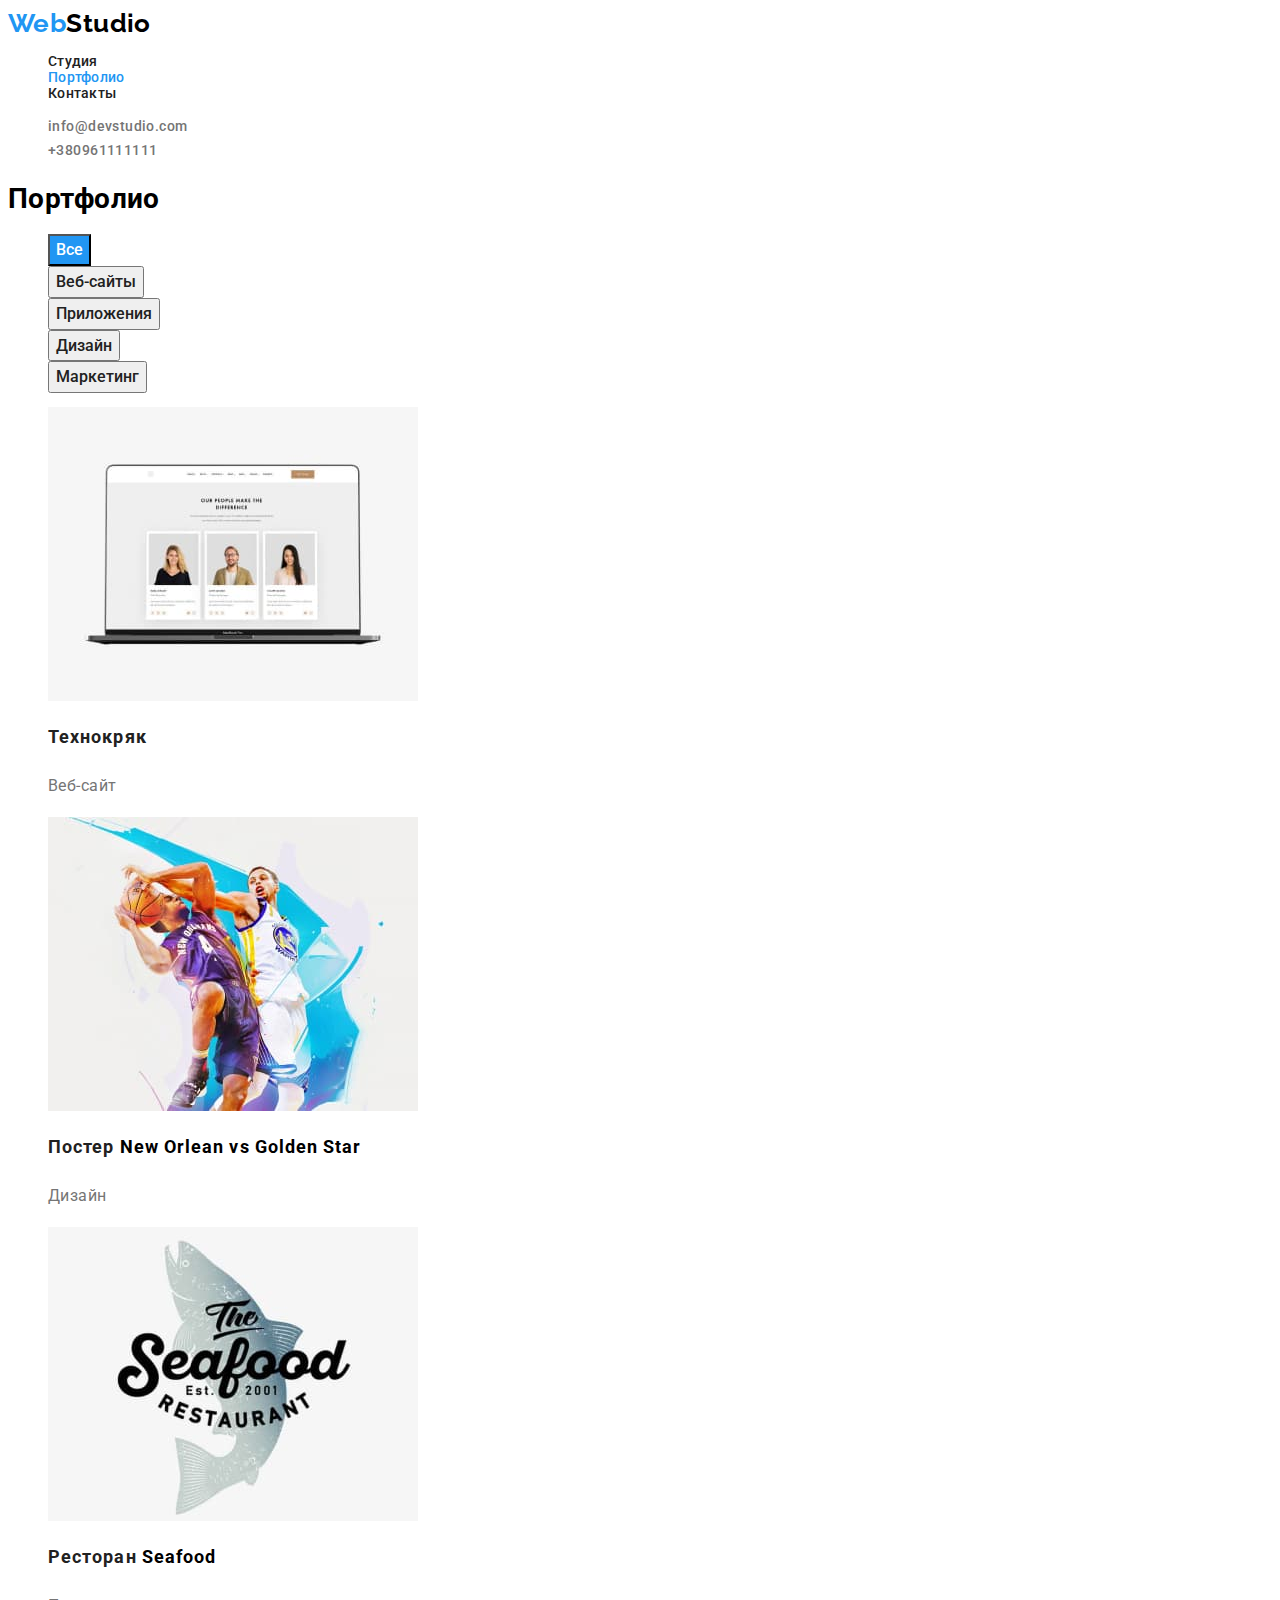
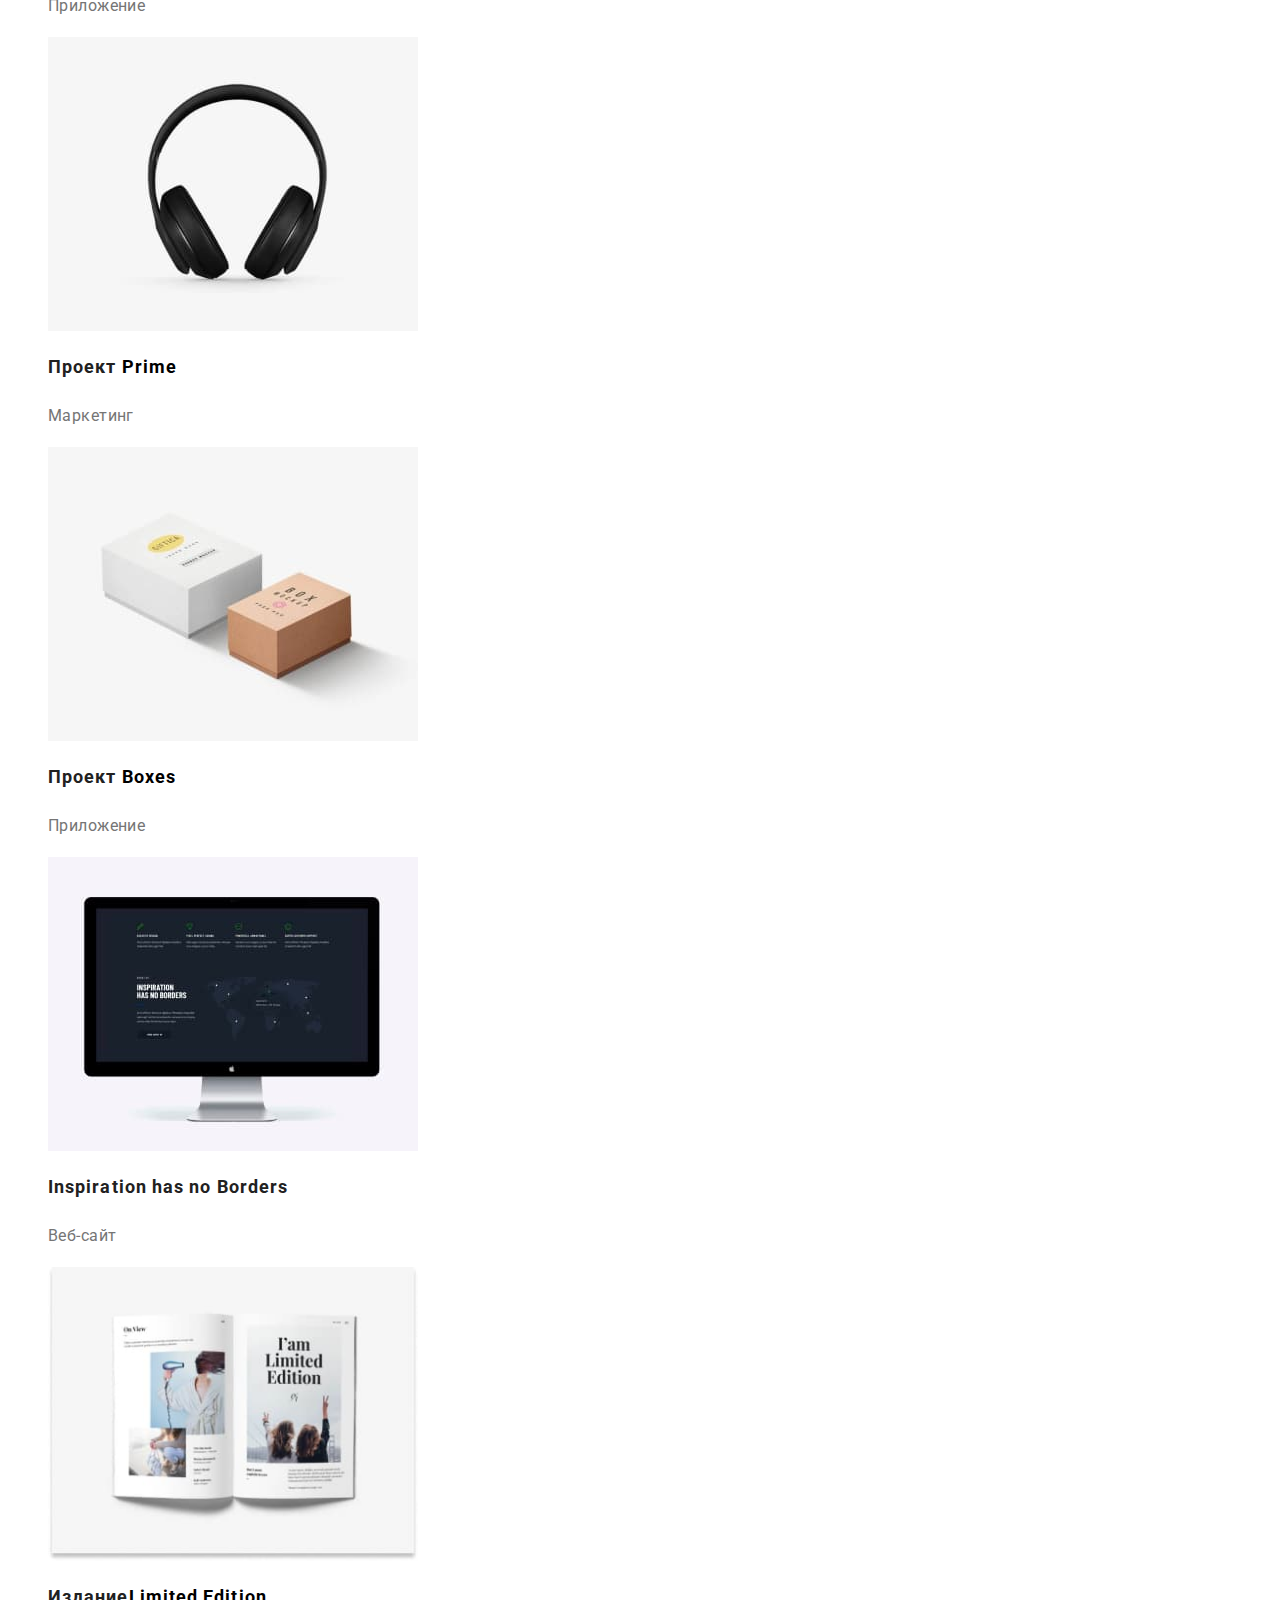
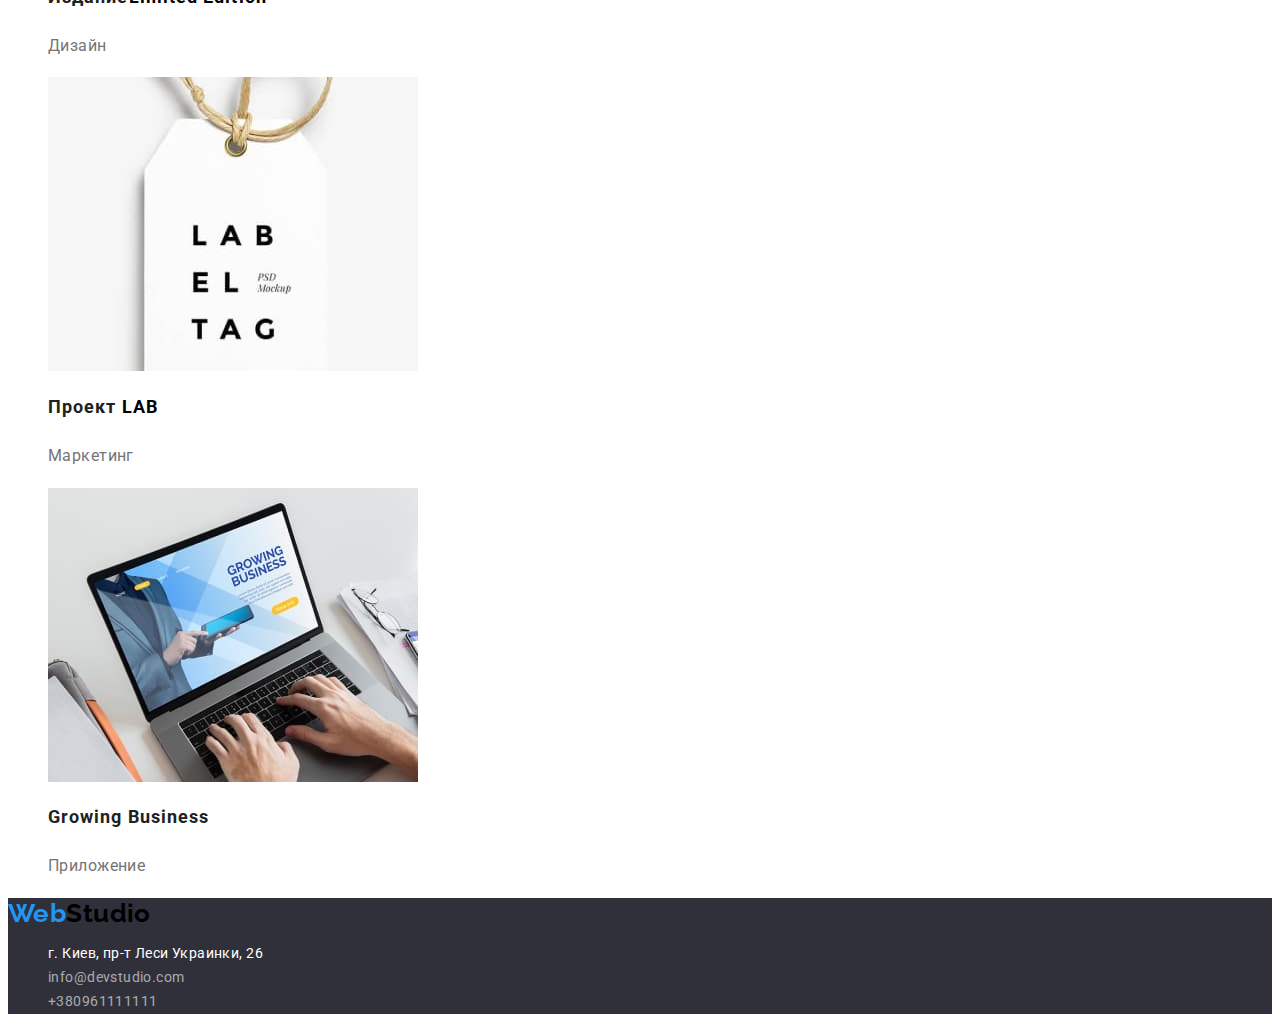
==== portfolio.html @ ff1b0362 "Initial commit" ====
<!DOCTYPE html>
<html lang="ru">
  <head>
    <meta charset="UTF-8" />
    <meta http-equiv="X-UA-Compatible" content="IE=edge" />
    <meta name="viewport" content="width=device-width, initial-scale=1.0" />
    <title>ДЗ2</title>
    <link rel="preconnect" href="https://fonts.googleapis.com" />
    <link rel="preconnect" href="https://fonts.gstatic.com" crossorigin />
    <link
      href="https://fonts.googleapis.com/css2?family=Raleway:wght@700&family=Roboto:wght@400;500;700;900&display=swap"
      rel="stylesheet"
    />
    <link rel="stylesheet" href="./css/styles.css" />
  </head>
  <body>
    <!-- HEADER -->
    <header class="header">
      <nav class="main-nav">
        <a href="./index.html" lang="en" class="logotype link"> Web<span>Studio</span> </a>
        <ul class="menu list">
          <li class="menu-item">
            <a class="menu-link link" href="./index.html">Студия</a>
          </li>
          <li class="menu-item">
            <a class="menu-link link current" href="./portfolio.html">Портфолио</a>
          </li>
          <li class="menu-item">
            <a class="menu-link link" href="">Контакты</a>
          </li>
        </ul>
      </nav>
      <ul class="contacts-list">
        <li class="contacts-item list">
          <a class="contacts-link link" href="mailto:info@devstudio.com">info@devstudio.com</a>
        </li>
        <li class="contacts-item list">
          <a class="contacts-link link" href="tel:+380961111111">+380961111111</a>
        </li>
      </ul>
    </header>

    <!-- MAIN -->
    <main>
      <section class="radio-btn">
        <h1 class="btn-title">Портфолио</h1>
        <ul class="btn-list list">
          <li class="btn-item">
            <button type="button" class="page-btn current">Все</button>
          </li>
          <li class="btn-item">
            <button type="button" class="page-btn">Веб-сайты</button>
          </li>
          <li class="btn-item">
            <button type="button" class="page-btn">Приложения</button>
          </li>
          <li class="btn-item">
            <button type="button" class="page-btn">Дизайн</button>
          </li>
          <li class="btn-item">
            <button type="button" class="page-btn">Маркетинг</button>
          </li>
        </ul>

        <!-- ABOUT  -->

        <ul class="about-portfolio-list">
          <li class="about-portfolio-item list">
            <img src="./images/Portfolio/1.jpg" alt="Веб-сайт" weight="370" height="294" />
            <h2 class="portfolio-title">Технокряк</h2>
            <p class="portfolio-text">Веб-сайт</p>
          </li>

          <li class="about-portfolio-item list">
            <img src="./images/Portfolio/2.jpg" alt="Дизайн" width="370" height="294" />
            <h2 class="portfolio-title">Постер <span lang="en">New Orlean vs Golden Star</span></h2>
            <p class="portfolio-text">Дизайн</p>
          </li>

          <li class="about-portfolio-item list">
            <img src="./images/Portfolio/3.jpg" alt="Приложение" width="370" height="294" />
            <h2 class="portfolio-title">Ресторан <span lang="en">Seafood</span></h2>
            <p class="portfolio-text">Приложение</p>
          </li>

          <li class="about-portfolio-item list">
            <img src="./images/Portfolio/4.jpg" alt="Маркетинг" width="370" height="294" />
            <h2 class="portfolio-title">Проект <span lang="en">Prime</span></h2>
            <p class="portfolio-text">Маркетинг</p>
          </li>

          <li class="about-portfolio-item list">
            <img src="./images/Portfolio/5.jpg" alt="Приложение" width="370" height="294" />
            <h2 class="portfolio-title">Проект <span lang="en">Boxes</span></h2>
            <p class="portfolio-text">Приложение</p>
          </li>

          <li class="about-portfolio-item list">
            <img src="./images/Portfolio/6.jpg" alt="Веб-сайт" width="370" height="294" />
            <h2 lang="en" class="portfolio-title">Inspiration has no Borders</h2>
            <p class="portfolio-text">Веб-сайт</p>
          </li>

          <li class="about-portfolio-item list">
            <img src="./images/Portfolio/7.jpg" alt="Дизайн" width="370" height="294" />
            <h2 class="portfolio-title">Издание<span lang="en">Limited Edition</span></h2>
            <p class="portfolio-text">Дизайн</p>
          </li>

          <li class="about-portfolio-item list">
            <img src="./images/Portfolio/8.jpg" alt="Маркетинг" width="370" height="294" />
            <h2 class="portfolio-title">Проект <span lang="en">LAB</span></h2>
            <p class="portfolio-text">Маркетинг</p>
          </li>

          <li class="about-portfolio-item list">
            <img src="./images/Portfolio/9.jpg" alt="Приложение" width="370" height="294" />
            <h2 lang="en" class="portfolio-title">Growing Business</h2>
            <p class="portfolio-text">Приложение</p>
          </li>
        </ul>
      </section>
    </main>

    <!-- footer -->
    <footer class="footer">
      <a class="footer-logo link" href="./index.html" lang="en">Web<span>Studio</span></a>
      <address class="address">
        <ul class="footer-list">
          <li class="footer-item list">
            <a
              class="footer-link-map link"
              href="https://goo.gl/maps/3SvgbaE1MrVSddgA9"
              target="_blank"
              >г. Киев, пр-т Леси Украинки, 26</a
            >
          </li>
          <li class="footer-item list">
            <a class="footer-link link" href="mailto:info@devstudio.com">info@devstudio.com</a>
          </li>
          <li class="footer-item list">
            <a class="footer-link link" href="tel:+380961111111">+380961111111</a>
          </li>
        </ul>
      </address>
    </footer>
  </body>
</html>
---- css/styles.css ----
:root {
    --primary-page-font: 'Roboto',sans-serif;
    --secondary-page-font: 'Raleway',sans-serif;
    --primary-page-color: #212121;
    --secondary-page-color:#757575;
    --accent-page-color: #2196F3;
    --secondary-accent-page-color:#fff;
}

/* ================COMPONENTS================ */
body {
    font-family: var(--primary-page-font);
    font-size: 14px;
    letter-spacing: 0.03em;
    background-color: var(--secondary-accent-page-color);
}

.list {
    list-style: none;
}

.link {
    text-decoration: none;
}
/* ================HEADER================ */

.menu-link.link.current {
        color:var(--accent-page-color)
}


.logotype {
    font-family: var(--secondary-page-font);
    font-weight: 700;
    font-size: 26px;
    line-height: 1.20;
    color: var(--accent-page-color)
}
span {
    color:#000

}
.menu-link {
        font-weight: 500;
        line-height: 1.15;
        letter-spacing: 0.02em;
    
        color: var(--primary-page-color);
}
.menu-link:hover,
.menu-link:focus {
    color: var(--accent-page-color)
}

.contacts-link {
        font-weight: 500;
        line-height: 1.71;
        color: var(--secondary-page-color);
}
.contacts-link:hover,
.contacts-link:focus {
    color: var(--accent-page-color);
    cursor: pointer;
}
/* ================/HEADER================ */
/* ================HERO================ */

.hero {
        background-color: #2F303A;
}
.hero-title {
        font-weight: 900;
        font-size: 44px;
        line-height: 1.36;
        text-align: center;
        letter-spacing: 0.06em;
        text-transform: uppercase;
        color: var(--secondary-accent-page-color);
}
.model-btn {
        font-family: inherit;
        background: #2196F3;
        font-weight: 700;
        font-size: 16px;
        line-height: 1.88;
        display: flex;
        align-items: center;
        text-align: center;
        letter-spacing: 0.06em;
        cursor: pointer;
        color: var(--secondary-accent-page-color);
}
.model-btn:hover,
.contacts-link:focus {
    background: #188CE8;
    box-shadow: 0px 4px 4px rgba(0, 0, 0, 0.15);
    border-radius: 4px;
}
/* ================/HERO================ */
/* ================ADVANTEGES================ */
.advantages-title {
        font-size: 14px;
        line-height: 1.14;
        text-transform: uppercase;
        color: var(--primary-page-color);
}
.advantages-text {

        line-height: 1.71;
        color: var(--secondary-page-color);
}
/* ================/ADVANTEGES================ */
/* ================ABOUT================ */
.section-title {
        font-size: 36px;
        line-height: 1.17;
        text-align: center;
        color: var(--primary-page-color);
}
/* ================/ABOUT================ */
/* ================EMPLOYEES================ */

.employees-secondary-title {

        font-weight: 500;
        font-size: 16px;
        line-height: 1.18;
        text-align: center;
        color: var(--primary-page-color);
}
.employees-text {

        font-size: 16px;
        line-height: 1.18;
        text-align: center;
        color: var(--secondary-page-color);
}
/* ================/EMPLOYEES================ */


/* =======MAIN PAGE PORTFOLIO ======== */

.page-btn {
        font-family: inherit;
        font-family: var(--primary-page-font);
        font-weight: 500;
        font-size: 16px;
        line-height: 1.62;
        text-align: center;
    
        color: var(--primary-page-color);
}
.page-btn.current {
        background-color: var(--accent-page-color);
        color: var(--secondary-accent-page-color);
}
.page-btn:hover,
.page-btn:focus {
        color: var(--secondary-accent-page-color);
        background: #2196F3;
    
        box-shadow: 0px 3px 1px rgba(0, 0, 0, 0.1), 0px 1px 2px rgba(0, 0, 0, 0.08), 0px 2px 2px rgba(0, 0, 0, 0.12);
        border-radius: 4px;
        cursor: pointer;

}
.portfolio-title {

        font-size: 18px;
        line-height: 2;
        letter-spacing: 0.06em;
    
        color: var(--primary-page-color);
}

.portfolio-text {

        font-size: 16px;
        line-height: 1.88;
    
        color: var(--secondary-page-color);
}
/* =======/MAIN PAGE PORTFOLIO ======== */

/* ================/FOOTER================ */
.footer {
        background-color: #2F303A;
}
.address {
        font-style: normal;
}
.footer-logo {
        font-family: var(--secondary-page-font);
        font-weight: 700;
        font-size: 26px;
        line-height: 1.19;
        color:var(--accent-page-color);
}

.footer-link-map {
        font-weight: 400;
        line-height: 1.71;
    
        color: var(--secondary-accent-page-color);
}


.footer-link:focus,
.footer-link:hover {
        color:var(--accent-page-color);
}


.footer-link {

        font-weight: 400;
        line-height: 1.71;
    
        color: rgba(255, 255, 255, 0.6);
}
/* ================/FOOTER================ */
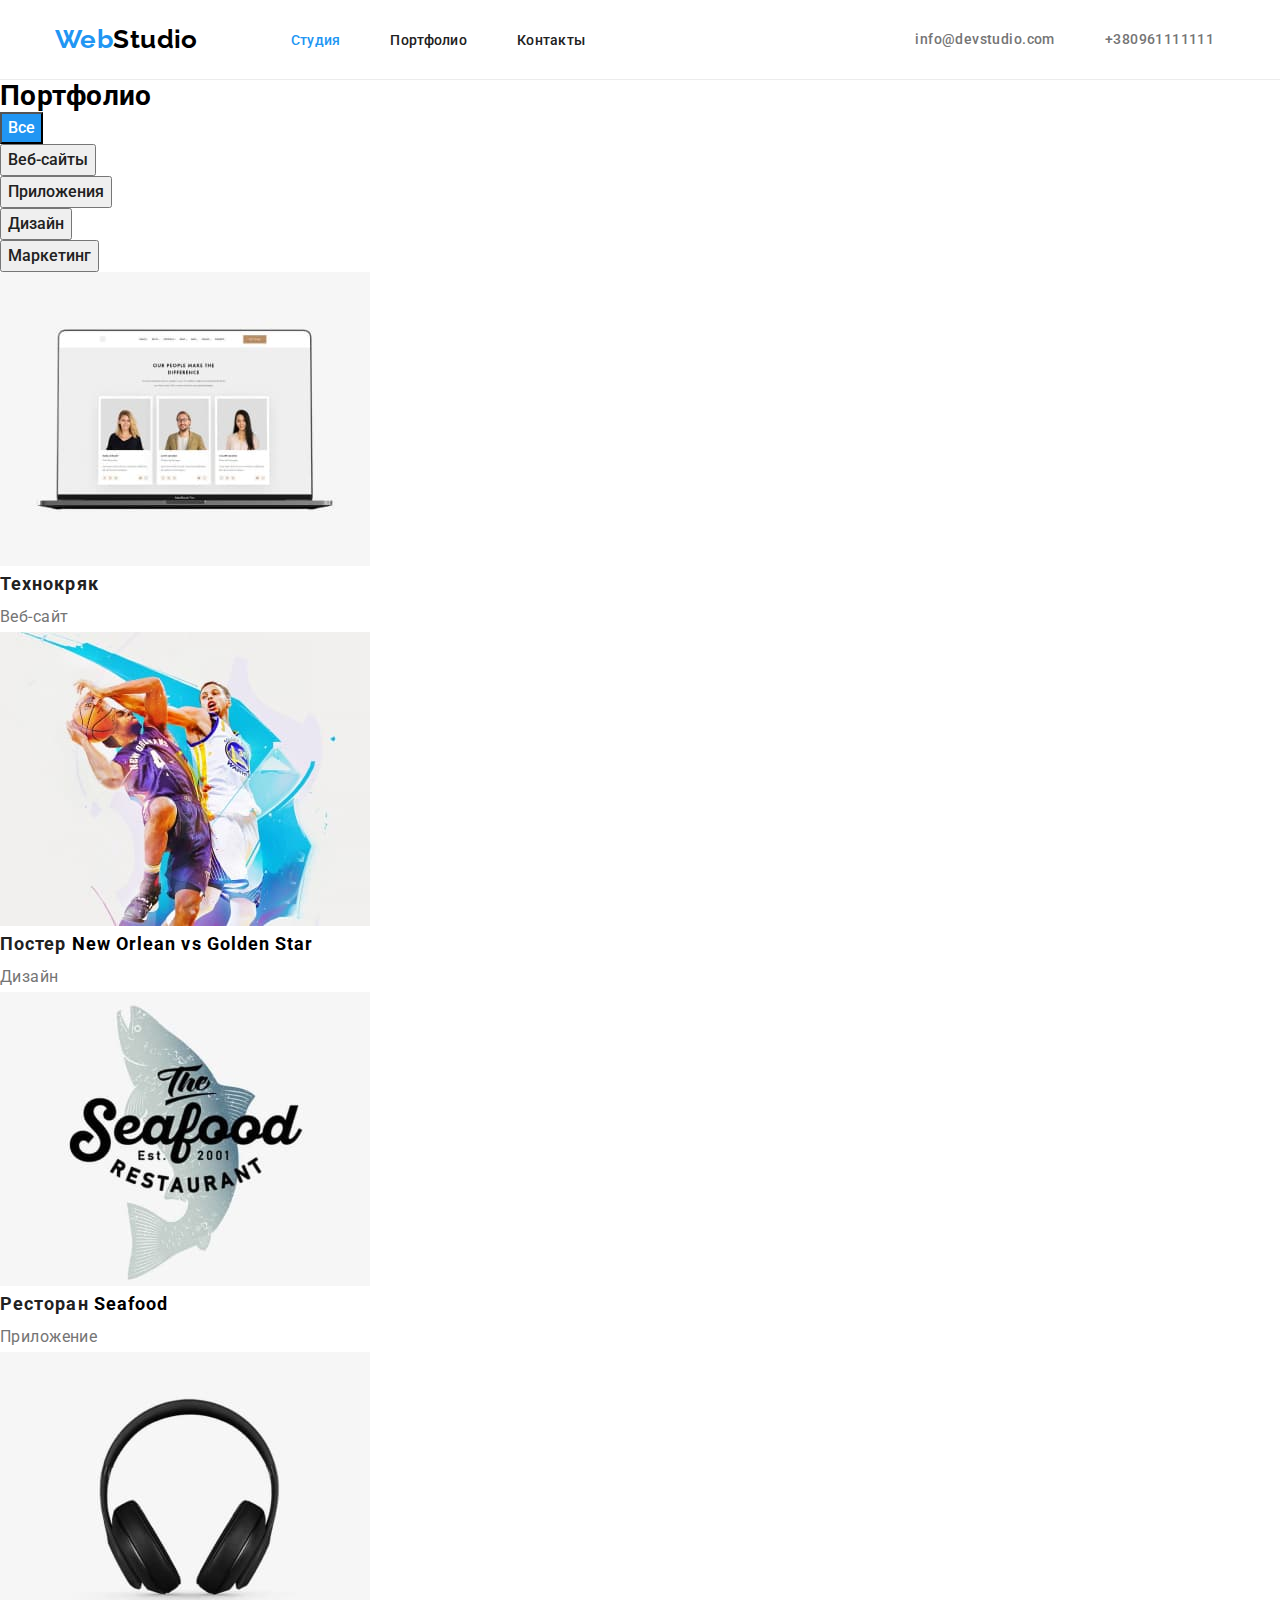
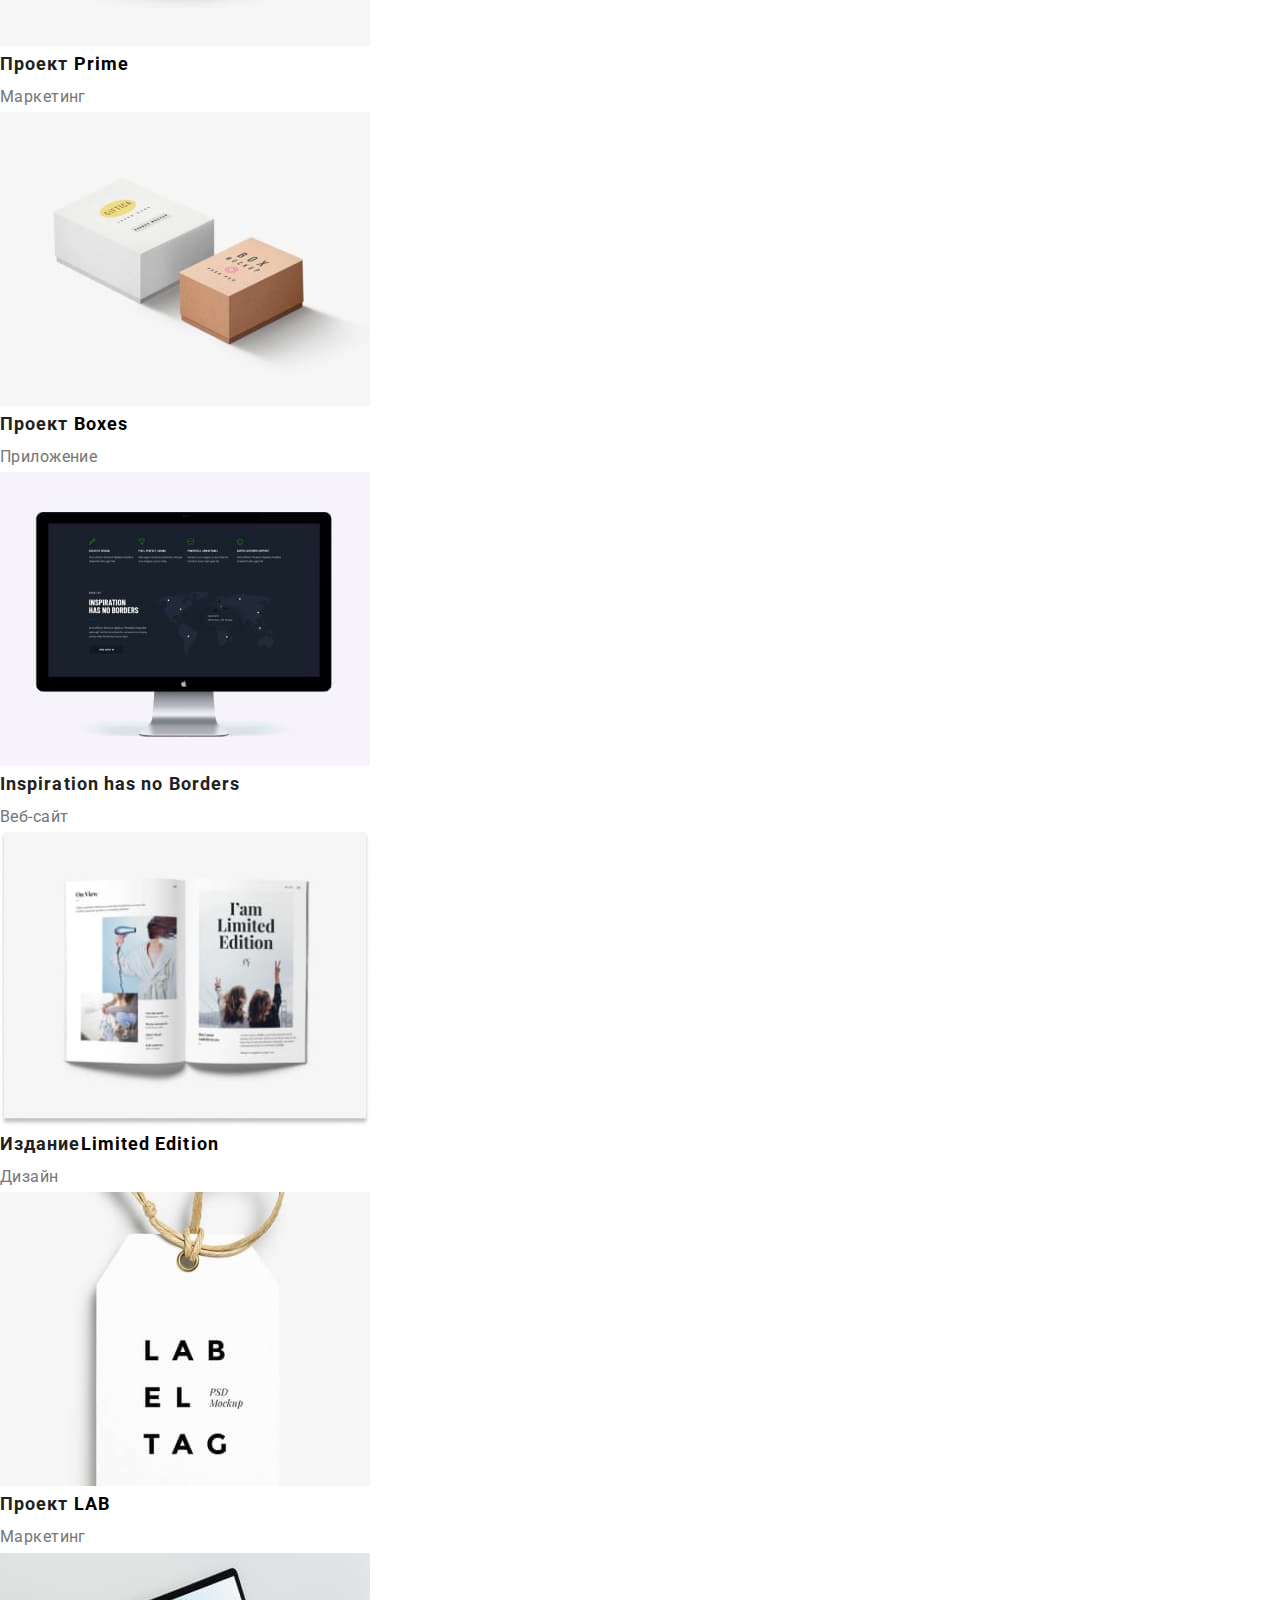
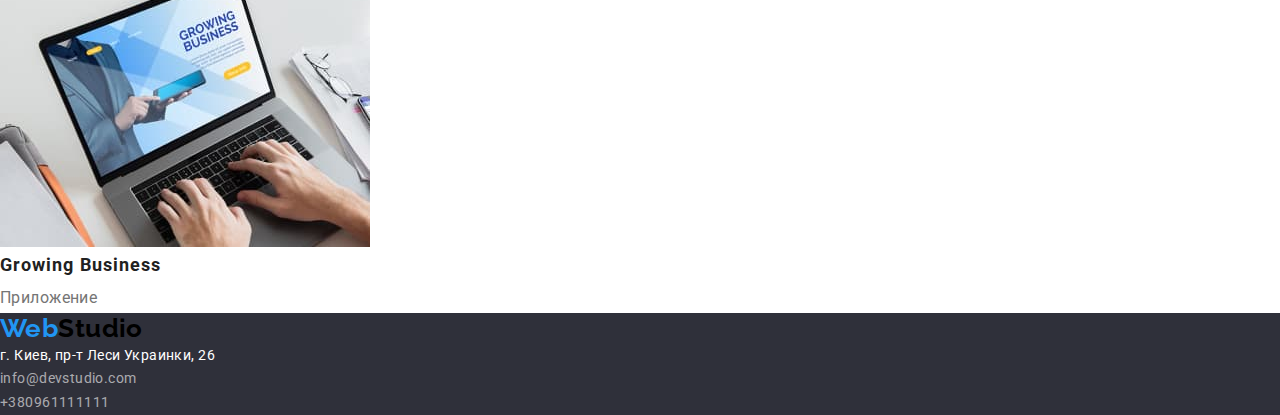
==== commit f681ed53: "add style" ====
--- a/portfolio.html
+++ b/portfolio.html
@@ -11,33 +11,39 @@
       href="https://fonts.googleapis.com/css2?family=Raleway:wght@700&family=Roboto:wght@400;500;700;900&display=swap"
       rel="stylesheet"
     />
+    <link
+      rel="stylesheet"
+      href="https://cdn.jsdelivr.net/npm/modern-normalize@1.1.0/modern-normalize.min.css"
+    />
     <link rel="stylesheet" href="./css/styles.css" />
   </head>
   <body>
     <!-- HEADER -->
     <header class="header">
-      <nav class="main-nav">
-        <a href="./index.html" lang="en" class="logotype link"> Web<span>Studio</span> </a>
-        <ul class="menu list">
-          <li class="menu-item">
-            <a class="menu-link link" href="./index.html">Студия</a>
+      <div class="container page-header-container">
+        <nav class="main-nav">
+          <a href="./index.html" lang="en" class="logotype link"> Web<span>Studio</span> </a>
+          <ul class="menu list">
+            <li class="menu-item">
+              <a class="menu-link link current" href="./index.html">Студия</a>
+            </li>
+            <li class="menu-item">
+              <a class="menu-link link" href="./portfolio.html">Портфолио</a>
+            </li>
+            <li class="menu-item">
+              <a class="menu-link link" href="">Контакты</a>
+            </li>
+          </ul>
+        </nav>
+        <ul class="contacts-list">
+          <li class="contacts-item list link-mail">
+            <a class="contacts-link link" href="mailto:info@devstudio.com">info@devstudio.com</a>
           </li>
-          <li class="menu-item">
-            <a class="menu-link link current" href="./portfolio.html">Портфолио</a>
-          </li>
-          <li class="menu-item">
-            <a class="menu-link link" href="">Контакты</a>
+          <li class="contacts-item list">
+            <a class="contacts-link link" href="tel:+380961111111">+380961111111</a>
           </li>
         </ul>
-      </nav>
-      <ul class="contacts-list">
-        <li class="contacts-item list">
-          <a class="contacts-link link" href="mailto:info@devstudio.com">info@devstudio.com</a>
-        </li>
-        <li class="contacts-item list">
-          <a class="contacts-link link" href="tel:+380961111111">+380961111111</a>
-        </li>
-      </ul>
+      </div>
     </header>
 
     <!-- MAIN -->
--- a/css/styles.css
+++ b/css/styles.css
@@ -1,3 +1,4 @@
+
 :root {
     --primary-page-font: 'Roboto',sans-serif;
     --secondary-page-font: 'Raleway',sans-serif;
@@ -6,7 +7,31 @@
     --accent-page-color: #2196F3;
     --secondary-accent-page-color:#fff;
 }
-
+h1,
+h2,
+h3,
+h4,
+p {
+        margin-top: 0;
+        margin-bottom: 0;       
+}
+
+ul,
+ol {
+        margin-top: 0;
+        margin-bottom: 0;
+        padding-left: 0;
+}
+
+img {
+        display: block;
+}
+
+.container {
+        width: 1200px;
+        margin: 0 auto;
+        padding: 0 15px;
+}
 /* ================COMPONENTS================ */
 body {
     font-family: var(--primary-page-font);
@@ -23,13 +48,39 @@
     text-decoration: none;
 }
 /* ================HEADER================ */
-
+.header {
+        padding: 24px 0;
+        border-bottom: 1px solid #ECECEC;
+}
+.page-header-container {
+        display: flex;
+        align-items: center;
+}
+
+.main-nav {
+        display: flex;
+        align-items: center;
+}
+
+.menu {
+        display: flex;
+        align-items: center;
+}
+.menu-item:not(:last-child) {
+        margin-right: 50px;
+}
+
+.contacts-list {
+        display: flex;
+        align-items: center;
+}
 .menu-link.link.current {
         color:var(--accent-page-color)
 }
 
-
 .logotype {
+        margin-right: 93px;
+
     font-family: var(--secondary-page-font);
     font-weight: 700;
     font-size: 26px;
@@ -37,9 +88,9 @@
     color: var(--accent-page-color)
 }
 span {
-    color:#000
-
-}
+    color:#000;
+}
+
 .menu-link {
         font-weight: 500;
         line-height: 1.15;
@@ -52,6 +103,10 @@
     color: var(--accent-page-color)
 }
 
+.link-mail {
+        margin-left: 330px;
+        margin-right: 50px;
+}
 .contacts-link {
         font-weight: 500;
         line-height: 1.71;
@@ -66,9 +121,23 @@
 /* ================HERO================ */
 
 .hero {
+        padding-top: 200px;
+        padding-bottom: 30px;
+        height: 601px;
         background-color: #2F303A;
 }
+
+.hero-page {
+        display: flex;
+        align-items: center;
+        flex-direction: column;
+}
+
 .hero-title {
+        
+        width: 696px;
+        height: 120px;
+     
         font-weight: 900;
         font-size: 44px;
         line-height: 1.36;
@@ -78,6 +147,8 @@
         color: var(--secondary-accent-page-color);
 }
 .model-btn {
+        padding: 10 32;
+
         font-family: inherit;
         background: #2196F3;
         font-weight: 700;
@@ -98,20 +169,60 @@
 }
 /* ================/HERO================ */
 /* ================ADVANTEGES================ */
+/* сховав заголовок */
+.advantages-main-title {
+        position: absolute;
+        width: 1px;
+        height: 1px;
+        margin: -1px;
+        border: 0;
+        padding: 0;
+        white-space: nowrap;
+        clip-path: inset(100%);
+        clip: rect(0 0 0 0);
+        overflow: hidden;
+}
+
 .advantages-title {
         font-size: 14px;
         line-height: 1.14;
         text-transform: uppercase;
         color: var(--primary-page-color);
 }
+.advantages-list {
+        background-color: #188CE8;
+        display: flex;
+        justify-content: space-between;
+        padding-top: 91px;
+        padding-bottom: 94px;
+}
+
+.advantages-item {
+        width: 270px;
+        height: 101px;
+}
+/* .advantages-item:not(:last-child) {
+        margin-right: 38px; */
+
 .advantages-text {
-
+        font-family: var(--primary-page-font);
+        font-size: 14px;
         line-height: 1.71;
-        color: var(--secondary-page-color);
+
+        letter-spacing: 0.03em;
+        color:var(--secondary-page-color);
 }
 /* ================/ADVANTEGES================ */
 /* ================ABOUT================ */
+
+.about-list {
+        display: flex;
+        justify-content: space-between;
+        margin-bottom: 94px;
+        background-color: aqua;
+}
 .section-title {
+        margin-bottom: 50px;
         font-size: 36px;
         line-height: 1.17;
         text-align: center;
@@ -119,7 +230,17 @@
 }
 /* ================/ABOUT================ */
 /* ================EMPLOYEES================ */
-
+.employees {
+        padding-top: 94px;
+        padding-bottom: 94px;
+        background-color: #F5F4FA;
+}
+
+.employees-list {
+        display: flex;
+        justify-content: space-between;
+        
+}
 .employees-secondary-title {
 
         font-weight: 500;
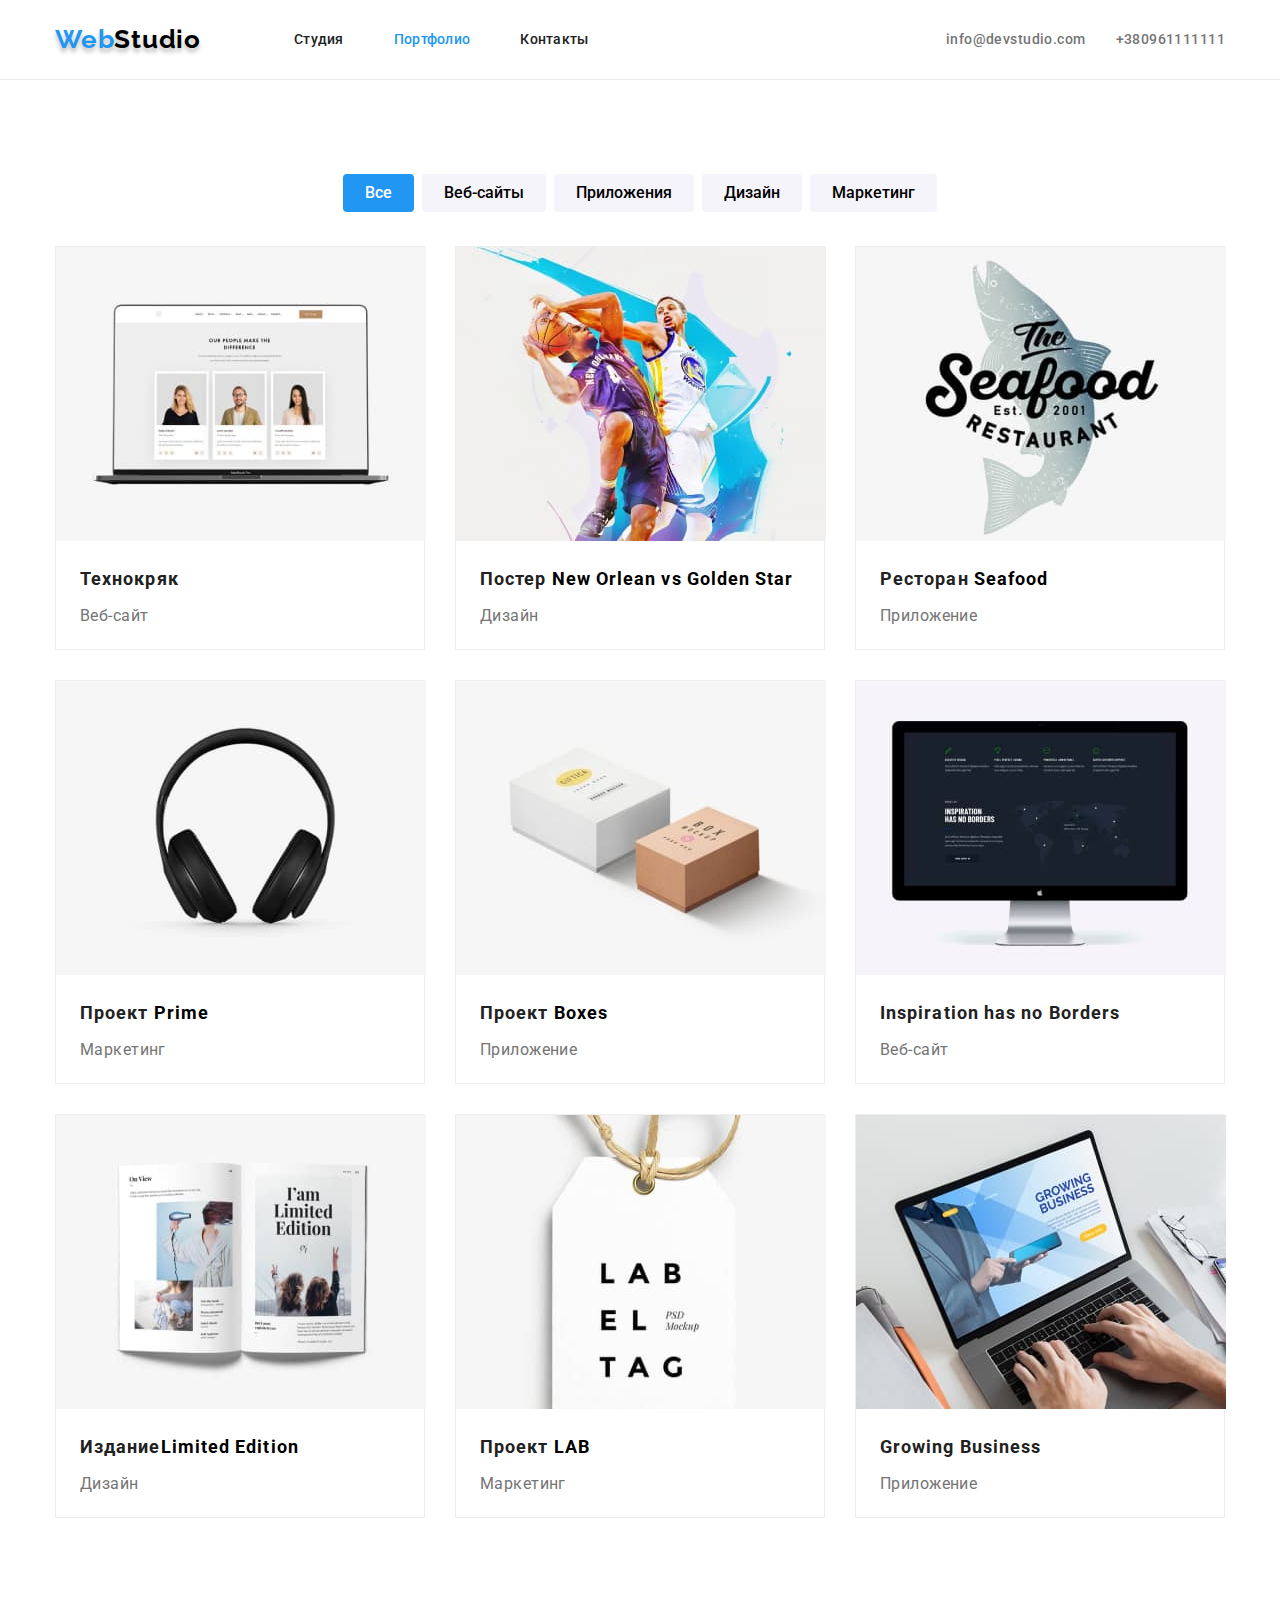
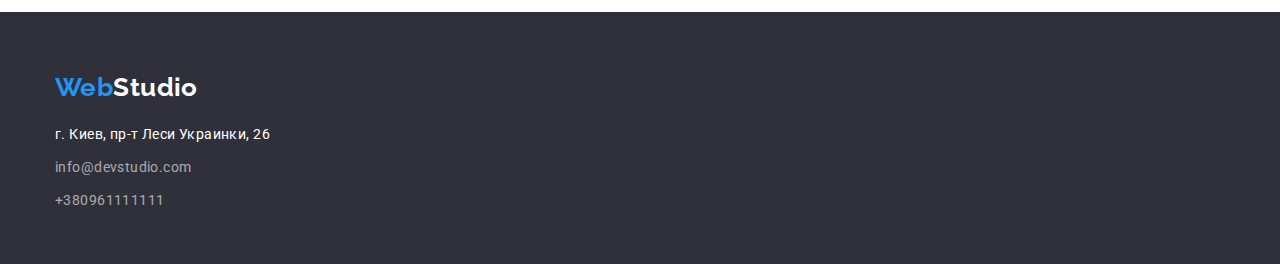
==== commit e7271cab: "add hw3" ====
--- a/portfolio.html
+++ b/portfolio.html
@@ -4,7 +4,7 @@
     <meta charset="UTF-8" />
     <meta http-equiv="X-UA-Compatible" content="IE=edge" />
     <meta name="viewport" content="width=device-width, initial-scale=1.0" />
-    <title>ДЗ2</title>
+    <title>ДЗ3</title>
     <link rel="preconnect" href="https://fonts.googleapis.com" />
     <link rel="preconnect" href="https://fonts.gstatic.com" crossorigin />
     <link
@@ -25,10 +25,10 @@
           <a href="./index.html" lang="en" class="logotype link"> Web<span>Studio</span> </a>
           <ul class="menu list">
             <li class="menu-item">
-              <a class="menu-link link current" href="./index.html">Студия</a>
+              <a class="menu-link link" href="./index.html">Студия</a>
             </li>
             <li class="menu-item">
-              <a class="menu-link link" href="./portfolio.html">Портфолио</a>
+              <a class="menu-link link current" href="./portfolio.html">Портфолио</a>
             </li>
             <li class="menu-item">
               <a class="menu-link link" href="">Контакты</a>
@@ -49,106 +49,111 @@
     <!-- MAIN -->
     <main>
       <section class="radio-btn">
-        <h1 class="btn-title">Портфолио</h1>
-        <ul class="btn-list list">
-          <li class="btn-item">
-            <button type="button" class="page-btn current">Все</button>
-          </li>
-          <li class="btn-item">
-            <button type="button" class="page-btn">Веб-сайты</button>
-          </li>
-          <li class="btn-item">
-            <button type="button" class="page-btn">Приложения</button>
-          </li>
-          <li class="btn-item">
-            <button type="button" class="page-btn">Дизайн</button>
-          </li>
-          <li class="btn-item">
-            <button type="button" class="page-btn">Маркетинг</button>
-          </li>
-        </ul>
+        <div class="container">
+          <h1 class="btn-title">Портфолио робот</h1>
+          <ul class="btn-list list">
+            <li class="btn-item">
+              <button type="button" class="page-btn current">Все</button>
+            </li>
+            <li class="btn-item">
+              <button type="button" class="page-btn">Веб-сайты</button>
+            </li>
+            <li class="btn-item">
+              <button type="button" class="page-btn">Приложения</button>
+            </li>
+            <li class="btn-item">
+              <button type="button" class="page-btn">Дизайн</button>
+            </li>
+            <li class="btn-item">
+              <button type="button" class="page-btn">Маркетинг</button>
+            </li>
+          </ul>
 
-        <!-- ABOUT  -->
+          <!-- ABOUT  -->
 
-        <ul class="about-portfolio-list">
-          <li class="about-portfolio-item list">
-            <img src="./images/Portfolio/1.jpg" alt="Веб-сайт" weight="370" height="294" />
-            <h2 class="portfolio-title">Технокряк</h2>
-            <p class="portfolio-text">Веб-сайт</p>
-          </li>
+          <ul class="about-portfolio-list">
+            <li class="about-portfolio-item list">
+              <img src="./images/Portfolio/1.jpg" alt="Веб-сайт" weight="370" height="294" />
+              <h2 class="portfolio-title">Технокряк</h2>
+              <p class="portfolio-text">Веб-сайт</p>
+            </li>
 
-          <li class="about-portfolio-item list">
-            <img src="./images/Portfolio/2.jpg" alt="Дизайн" width="370" height="294" />
-            <h2 class="portfolio-title">Постер <span lang="en">New Orlean vs Golden Star</span></h2>
-            <p class="portfolio-text">Дизайн</p>
-          </li>
+            <li class="about-portfolio-item list">
+              <img src="./images/Portfolio/2.jpg" alt="Дизайн" width="370" height="294" />
+              <h2 class="portfolio-title">
+                Постер <span lang="en">New Orlean vs Golden Star</span>
+              </h2>
+              <p class="portfolio-text">Дизайн</p>
+            </li>
 
-          <li class="about-portfolio-item list">
-            <img src="./images/Portfolio/3.jpg" alt="Приложение" width="370" height="294" />
-            <h2 class="portfolio-title">Ресторан <span lang="en">Seafood</span></h2>
-            <p class="portfolio-text">Приложение</p>
-          </li>
+            <li class="about-portfolio-item list">
+              <img src="./images/Portfolio/3.jpg" alt="Приложение" width="370" height="294" />
+              <h2 class="portfolio-title">Ресторан <span lang="en">Seafood</span></h2>
+              <p class="portfolio-text">Приложение</p>
+            </li>
 
-          <li class="about-portfolio-item list">
-            <img src="./images/Portfolio/4.jpg" alt="Маркетинг" width="370" height="294" />
-            <h2 class="portfolio-title">Проект <span lang="en">Prime</span></h2>
-            <p class="portfolio-text">Маркетинг</p>
-          </li>
+            <li class="about-portfolio-item list">
+              <img src="./images/Portfolio/4.jpg" alt="Маркетинг" width="370" height="294" />
+              <h2 class="portfolio-title">Проект <span lang="en">Prime</span></h2>
+              <p class="portfolio-text">Маркетинг</p>
+            </li>
 
-          <li class="about-portfolio-item list">
-            <img src="./images/Portfolio/5.jpg" alt="Приложение" width="370" height="294" />
-            <h2 class="portfolio-title">Проект <span lang="en">Boxes</span></h2>
-            <p class="portfolio-text">Приложение</p>
-          </li>
+            <li class="about-portfolio-item list">
+              <img src="./images/Portfolio/5.jpg" alt="Приложение" width="370" height="294" />
+              <h2 class="portfolio-title">Проект <span lang="en">Boxes</span></h2>
+              <p class="portfolio-text">Приложение</p>
+            </li>
 
-          <li class="about-portfolio-item list">
-            <img src="./images/Portfolio/6.jpg" alt="Веб-сайт" width="370" height="294" />
-            <h2 lang="en" class="portfolio-title">Inspiration has no Borders</h2>
-            <p class="portfolio-text">Веб-сайт</p>
-          </li>
+            <li class="about-portfolio-item list">
+              <img src="./images/Portfolio/6.jpg" alt="Веб-сайт" width="370" height="294" />
+              <h2 lang="en" class="portfolio-title">Inspiration has no Borders</h2>
+              <p class="portfolio-text">Веб-сайт</p>
+            </li>
 
-          <li class="about-portfolio-item list">
-            <img src="./images/Portfolio/7.jpg" alt="Дизайн" width="370" height="294" />
-            <h2 class="portfolio-title">Издание<span lang="en">Limited Edition</span></h2>
-            <p class="portfolio-text">Дизайн</p>
-          </li>
+            <li class="about-portfolio-item list">
+              <img src="./images/Portfolio/7.jpg" alt="Дизайн" width="370" height="294" />
+              <h2 class="portfolio-title">Издание<span lang="en">Limited Edition</span></h2>
+              <p class="portfolio-text">Дизайн</p>
+            </li>
 
-          <li class="about-portfolio-item list">
-            <img src="./images/Portfolio/8.jpg" alt="Маркетинг" width="370" height="294" />
-            <h2 class="portfolio-title">Проект <span lang="en">LAB</span></h2>
-            <p class="portfolio-text">Маркетинг</p>
-          </li>
+            <li class="about-portfolio-item list">
+              <img src="./images/Portfolio/8.jpg" alt="Маркетинг" width="370" height="294" />
+              <h2 class="portfolio-title">Проект <span lang="en">LAB</span></h2>
+              <p class="portfolio-text">Маркетинг</p>
+            </li>
 
-          <li class="about-portfolio-item list">
-            <img src="./images/Portfolio/9.jpg" alt="Приложение" width="370" height="294" />
-            <h2 lang="en" class="portfolio-title">Growing Business</h2>
-            <p class="portfolio-text">Приложение</p>
-          </li>
-        </ul>
+            <li class="about-portfolio-item list">
+              <img src="./images/Portfolio/9.jpg" alt="Приложение" width="370" height="294" />
+              <h2 lang="en" class="portfolio-title">Growing Business</h2>
+              <p class="portfolio-text">Приложение</p>
+            </li>
+          </ul>
+        </div>
       </section>
     </main>
-
     <!-- footer -->
     <footer class="footer">
-      <a class="footer-logo link" href="./index.html" lang="en">Web<span>Studio</span></a>
-      <address class="address">
-        <ul class="footer-list">
-          <li class="footer-item list">
-            <a
-              class="footer-link-map link"
-              href="https://goo.gl/maps/3SvgbaE1MrVSddgA9"
-              target="_blank"
-              >г. Киев, пр-т Леси Украинки, 26</a
-            >
-          </li>
-          <li class="footer-item list">
-            <a class="footer-link link" href="mailto:info@devstudio.com">info@devstudio.com</a>
-          </li>
-          <li class="footer-item list">
-            <a class="footer-link link" href="tel:+380961111111">+380961111111</a>
-          </li>
-        </ul>
-      </address>
+      <div class="container">
+        <a class="footer-logo link" href="./index.html" lang="en">Web<span>Studio</span></a>
+        <address class="address">
+          <ul class="footer-list">
+            <li class="footer-item list">
+              <a
+                class="footer-link-map link"
+                href="https://goo.gl/maps/3SvgbaE1MrVSddgA9"
+                target="_blank"
+                >г. Киев, пр-т Леси Украинки, 26</a
+              >
+            </li>
+            <li class="footer-item list">
+              <a class="footer-link link" href="mailto:info@devstudio.com">info@devstudio.com</a>
+            </li>
+            <li class="footer-item list">
+              <a class="footer-link link" href="tel:+380961111111">+380961111111</a>
+            </li>
+          </ul>
+        </address>
+      </div>
     </footer>
   </body>
 </html>
--- a/css/styles.css
+++ b/css/styles.css
@@ -1,343 +1,425 @@
-
 :root {
-    --primary-page-font: 'Roboto',sans-serif;
-    --secondary-page-font: 'Raleway',sans-serif;
-    --primary-page-color: #212121;
-    --secondary-page-color:#757575;
-    --accent-page-color: #2196F3;
-    --secondary-accent-page-color:#fff;
+  --primary-page-font: 'Roboto', sans-serif;
+  --secondary-page-font: 'Raleway', sans-serif;
+  --primary-page-color: #212121;
+  --secondary-page-color: #757575;
+  --accent-page-color: #2196f3;
+  --secondary-accent-page-color: #fff;
 }
 h1,
 h2,
 h3,
 h4,
 p {
-        margin-top: 0;
-        margin-bottom: 0;       
+  margin-top: 0;
+  margin-bottom: 0;
 }
 
 ul,
 ol {
-        margin-top: 0;
-        margin-bottom: 0;
-        padding-left: 0;
+  margin-top: 0;
+  margin-bottom: 0;
+  padding-left: 0;
 }
 
 img {
-        display: block;
+  display: block;
 }
 
 .container {
-        width: 1200px;
-        margin: 0 auto;
-        padding: 0 15px;
+  width: 1200px;
+  margin: 0 auto;
+  padding: 0 15px;
 }
 /* ================COMPONENTS================ */
 body {
-    font-family: var(--primary-page-font);
-    font-size: 14px;
-    letter-spacing: 0.03em;
-    background-color: var(--secondary-accent-page-color);
+  font-family: var(--primary-page-font);
+  font-size: 14px;
+  letter-spacing: 0.03em;
+  background-color: var(--secondary-accent-page-color);
 }
 
 .list {
-    list-style: none;
+  list-style: none;
 }
 
 .link {
-    text-decoration: none;
+  text-decoration: none;
 }
 /* ================HEADER================ */
 .header {
-        padding: 24px 0;
-        border-bottom: 1px solid #ECECEC;
+  padding: 24px 0;
+  border-bottom: 1px solid #ececec;
 }
 .page-header-container {
-        display: flex;
-        align-items: center;
+  display: flex;
+  align-items: center;
 }
 
 .main-nav {
-        display: flex;
-        align-items: center;
+  display: flex;
+  align-items: center;
 }
 
 .menu {
-        display: flex;
-        align-items: center;
+  display: flex;
+  align-items: center;
 }
 .menu-item:not(:last-child) {
-        margin-right: 50px;
+  margin-right: 50px;
 }
 
 .contacts-list {
-        display: flex;
-        align-items: center;
+  display: flex;
+  align-items: center;
+  margin-left: auto;
+}
+
+.contacts-item:not(:last-child) {
+  margin-right: 30px;
 }
 .menu-link.link.current {
-        color:var(--accent-page-color)
+  color: var(--accent-page-color);
 }
 
 .logotype {
-        margin-right: 93px;
-
-    font-family: var(--secondary-page-font);
-    font-weight: 700;
-    font-size: 26px;
-    line-height: 1.20;
-    color: var(--accent-page-color)
+  margin-right: 93px;
+
+  font-family: var(--secondary-page-font);
+  font-weight: 700;
+  font-size: 26px;
+  line-height: 1.19;
+  letter-spacing: 0.03em;
+
+  color: var(--accent-page-color);
+
+  text-shadow: 0px 4px 4px rgba(0, 0, 0, 0.25);
 }
 span {
-    color:#000;
+  color: #000;
 }
 
 .menu-link {
-        font-weight: 500;
-        line-height: 1.15;
-        letter-spacing: 0.02em;
-    
-        color: var(--primary-page-color);
+  font-weight: 500;
+  line-height: 1.15;
+  letter-spacing: 0.02em;
+
+  color: var(--primary-page-color);
 }
 .menu-link:hover,
 .menu-link:focus {
-    color: var(--accent-page-color)
-}
-
-.link-mail {
-        margin-left: 330px;
-        margin-right: 50px;
-}
+  color: var(--accent-page-color);
+}
+
 .contacts-link {
-        font-weight: 500;
-        line-height: 1.71;
-        color: var(--secondary-page-color);
+  font-weight: 500;
+  line-height: 1.71;
+  color: var(--secondary-page-color);
 }
 .contacts-link:hover,
 .contacts-link:focus {
-    color: var(--accent-page-color);
-    cursor: pointer;
+  color: var(--accent-page-color);
+  cursor: pointer;
 }
 /* ================/HEADER================ */
 /* ================HERO================ */
 
 .hero {
-        padding-top: 200px;
-        padding-bottom: 30px;
-        height: 601px;
-        background-color: #2F303A;
+  padding-top: 200px;
+  padding-bottom: 200px;
+  height: 601px;
+  background-color: #2f303a;
 }
 
 .hero-page {
-        display: flex;
-        align-items: center;
-        flex-direction: column;
+  display: flex;
+  align-items: center;
+  flex-direction: column;
 }
 
 .hero-title {
-        
-        width: 696px;
-        height: 120px;
-     
-        font-weight: 900;
-        font-size: 44px;
-        line-height: 1.36;
-        text-align: center;
-        letter-spacing: 0.06em;
-        text-transform: uppercase;
-        color: var(--secondary-accent-page-color);
+  width: 696px;
+  height: 120px;
+  margin-bottom: 30px;
+
+  font-weight: 900;
+  font-size: 44px;
+  line-height: 1.36;
+  text-align: center;
+  letter-spacing: 0.06em;
+  text-transform: uppercase;
+  color: var(--secondary-accent-page-color);
 }
 .model-btn {
-        padding: 10 32;
-
-        font-family: inherit;
-        background: #2196F3;
-        font-weight: 700;
-        font-size: 16px;
-        line-height: 1.88;
-        display: flex;
-        align-items: center;
-        text-align: center;
-        letter-spacing: 0.06em;
-        cursor: pointer;
-        color: var(--secondary-accent-page-color);
+  padding: 10 32;
+
+  font-family: inherit;
+  background: #2196f3;
+  font-weight: 700;
+  font-size: 16px;
+  line-height: 1.88;
+  display: flex;
+  align-items: center;
+  text-align: center;
+  letter-spacing: 0.06em;
+  cursor: pointer;
+  color: var(--secondary-accent-page-color);
 }
 .model-btn:hover,
 .contacts-link:focus {
-    background: #188CE8;
-    box-shadow: 0px 4px 4px rgba(0, 0, 0, 0.15);
-    border-radius: 4px;
+  background: #188ce8;
+  box-shadow: 0px 4px 4px rgba(0, 0, 0, 0.15);
+  border-radius: 4px;
 }
 /* ================/HERO================ */
 /* ================ADVANTEGES================ */
+.advantages {
+  padding-top: 94px;
+  padding-bottom: 94px;
+}
+
 /* сховав заголовок */
 .advantages-main-title {
-        position: absolute;
-        width: 1px;
-        height: 1px;
-        margin: -1px;
-        border: 0;
-        padding: 0;
-        white-space: nowrap;
-        clip-path: inset(100%);
-        clip: rect(0 0 0 0);
-        overflow: hidden;
+  position: absolute;
+  width: 1px;
+  height: 1px;
+  margin: -1px;
+  border: 0;
+  padding: 0;
+  white-space: nowrap;
+  clip-path: inset(100%);
+  clip: rect(0 0 0 0);
+  overflow: hidden;
 }
 
 .advantages-title {
-        font-size: 14px;
-        line-height: 1.14;
-        text-transform: uppercase;
-        color: var(--primary-page-color);
+  font-size: 14px;
+  line-height: 1.14;
+  text-transform: uppercase;
+  color: var(--primary-page-color);
 }
 .advantages-list {
-        background-color: #188CE8;
-        display: flex;
-        justify-content: space-between;
-        padding-top: 91px;
-        padding-bottom: 94px;
+  /* background-color: #188CE8; */
+  display: flex;
+  justify-content: space-between;
 }
 
 .advantages-item {
-        width: 270px;
-        height: 101px;
-}
-/* .advantages-item:not(:last-child) {
-        margin-right: 38px; */
+  width: 270px;
+  height: 101px;
+}
 
 .advantages-text {
-        font-family: var(--primary-page-font);
-        font-size: 14px;
-        line-height: 1.71;
-
-        letter-spacing: 0.03em;
-        color:var(--secondary-page-color);
+  font-family: var(--primary-page-font);
+  font-size: 14px;
+  line-height: 1.71;
+
+  letter-spacing: 0.03em;
+  color: var(--secondary-page-color);
 }
 /* ================/ADVANTEGES================ */
 /* ================ABOUT================ */
 
+.about {
+  padding-bottom: 94px;
+}
 .about-list {
-        display: flex;
-        justify-content: space-between;
-        margin-bottom: 94px;
-        background-color: aqua;
-}
-.section-title {
-        margin-bottom: 50px;
-        font-size: 36px;
-        line-height: 1.17;
-        text-align: center;
-        color: var(--primary-page-color);
-}
+  display: flex;
+  justify-content: space-between;
+}
+
 /* ================/ABOUT================ */
 /* ================EMPLOYEES================ */
 .employees {
-        padding-top: 94px;
-        padding-bottom: 94px;
-        background-color: #F5F4FA;
+  padding-top: 94px;
+  padding-bottom: 94px;
+  background-color: #f5f4fa;
+}
+
+.section-title {
+  margin-bottom: 50px;
+  font-size: 36px;
+  line-height: 1.17;
+  text-align: center;
+  color: var(--primary-page-color);
 }
 
 .employees-list {
-        display: flex;
-        justify-content: space-between;
-        
-}
+  display: flex;
+  flex-wrap: wrap;
+}
+
+.employees-item:not(:nth-child(4n)) {
+  margin-right: 30px;
+}
+
+/* рамка для працівників */
+.border {
+  background: #ffffff;
+  /* material shadow v1 */
+
+  box-shadow: 0px 1px 3px rgba(0, 0, 0, 0.12), 0px 1px 1px rgba(0, 0, 0, 0.14),
+    0px 2px 1px rgba(0, 0, 0, 0.2);
+  border-radius: 0px 0px 4px 4px;
+}
+
 .employees-secondary-title {
-
-        font-weight: 500;
-        font-size: 16px;
-        line-height: 1.18;
-        text-align: center;
-        color: var(--primary-page-color);
-}
+  margin-top: 30px;
+  margin-bottom: 10px;
+
+  font-weight: 500;
+  font-size: 16px;
+  line-height: 1.18;
+  text-align: center;
+  color: var(--primary-page-color);
+}
+
 .employees-text {
-
-        font-size: 16px;
-        line-height: 1.18;
-        text-align: center;
-        color: var(--secondary-page-color);
+  margin-bottom: 30px;
+
+  font-size: 16px;
+  line-height: 1.18;
+  text-align: center;
+  color: var(--secondary-page-color);
 }
 /* ================/EMPLOYEES================ */
 
-
 /* =======MAIN PAGE PORTFOLIO ======== */
 
+.radio-btn {
+  margin: 94px 0;
+}
+/* СХОВАНИЙ ЗАОГОЛОВОК  */
+.btn-title {
+  position: absolute;
+  width: 1px;
+  height: 1px;
+  margin: -1px;
+  border: 0;
+  padding: 0;
+  white-space: nowrap;
+  clip-path: inset(100%);
+  clip: rect(0 0 0 0);
+  overflow: hidden;
+}
+
+.btn-list {
+  display: flex;
+  justify-content: center;
+  margin-bottom: 34px;
+}
+
+.btn-item:not(:last-child) {
+  margin-right: 8px;
+}
+
 .page-btn {
-        font-family: inherit;
-        font-family: var(--primary-page-font);
-        font-weight: 500;
-        font-size: 16px;
-        line-height: 1.62;
-        text-align: center;
-    
-        color: var(--primary-page-color);
+  padding: 6px 22px;
+  font-family: inherit;
+  font-weight: 500;
+  font-size: 16px;
+  line-height: 1.62;
+  text-align: center;
+  background: #f5f4fa;
+  border-radius: 4px;
+  border: 0cm;
 }
 .page-btn.current {
-        background-color: var(--accent-page-color);
-        color: var(--secondary-accent-page-color);
+  background-color: var(--accent-page-color);
+  color: var(--secondary-accent-page-color);
 }
 .page-btn:hover,
 .page-btn:focus {
-        color: var(--secondary-accent-page-color);
-        background: #2196F3;
-    
-        box-shadow: 0px 3px 1px rgba(0, 0, 0, 0.1), 0px 1px 2px rgba(0, 0, 0, 0.08), 0px 2px 2px rgba(0, 0, 0, 0.12);
-        border-radius: 4px;
-        cursor: pointer;
-
+  color: var(--secondary-accent-page-color);
+  background: #2196f3;
+
+  box-shadow: 0px 3px 1px rgba(0, 0, 0, 0.1), 0px 1px 2px rgba(0, 0, 0, 0.08),
+    0px 2px 2px rgba(0, 0, 0, 0.12);
+  border-radius: 4px;
+  cursor: pointer;
+}
+
+.about-portfolio-list {
+  display: flex;
+  flex-wrap: wrap;
+  gap: 30px;
+}
+
+.about-portfolio-item {
+  width: 370px;
+  height: 404px;
+  background: #ffffff;
+  border: 1px solid #eeeeee;
 }
 .portfolio-title {
-
-        font-size: 18px;
-        line-height: 2;
-        letter-spacing: 0.06em;
-    
-        color: var(--primary-page-color);
+  margin-top: 20px;
+  margin-bottom: 4px;
+  margin-left: 24px;
+  margin-right: 24px;
+  font-size: 18px;
+  line-height: 2;
+  letter-spacing: 0.06em;
+
+  color: var(--primary-page-color);
 }
 
 .portfolio-text {
-
-        font-size: 16px;
-        line-height: 1.88;
-    
-        color: var(--secondary-page-color);
+  margin-bottom: 20px;
+  margin-left: 24px;
+  margin-right: 24px;
+  font-size: 16px;
+  line-height: 1.88;
+
+  color: var(--secondary-page-color);
 }
 /* =======/MAIN PAGE PORTFOLIO ======== */
 
 /* ================/FOOTER================ */
 .footer {
-        background-color: #2F303A;
-}
+  padding-top: 60px;
+  padding-bottom: 60px;
+  height: 252px;
+
+  background-color: #2f303a;
+}
+
+.footer-logo span {
+  color: #fff;
+}
+
+.footer-item:not(:last-child) {
+  margin-bottom: 9px;
+}
+
 .address {
-        font-style: normal;
+  margin-top: 20px;
+
+  font-style: normal;
 }
 .footer-logo {
-        font-family: var(--secondary-page-font);
-        font-weight: 700;
-        font-size: 26px;
-        line-height: 1.19;
-        color:var(--accent-page-color);
+  font-family: var(--secondary-page-font);
+  font-weight: 700;
+  font-size: 26px;
+  line-height: 1.19;
+  color: var(--accent-page-color);
 }
 
 .footer-link-map {
-        font-weight: 400;
-        line-height: 1.71;
-    
-        color: var(--secondary-accent-page-color);
-}
-
+  font-weight: 400;
+  line-height: 1.71;
+
+  color: var(--secondary-accent-page-color);
+}
 
 .footer-link:focus,
 .footer-link:hover {
-        color:var(--accent-page-color);
-}
-
+  color: var(--accent-page-color);
+}
 
 .footer-link {
-
-        font-weight: 400;
-        line-height: 1.71;
-    
-        color: rgba(255, 255, 255, 0.6);
+  font-weight: 400;
+  line-height: 1.71;
+
+  color: rgba(255, 255, 255, 0.6);
 }
 /* ================/FOOTER================ */
-
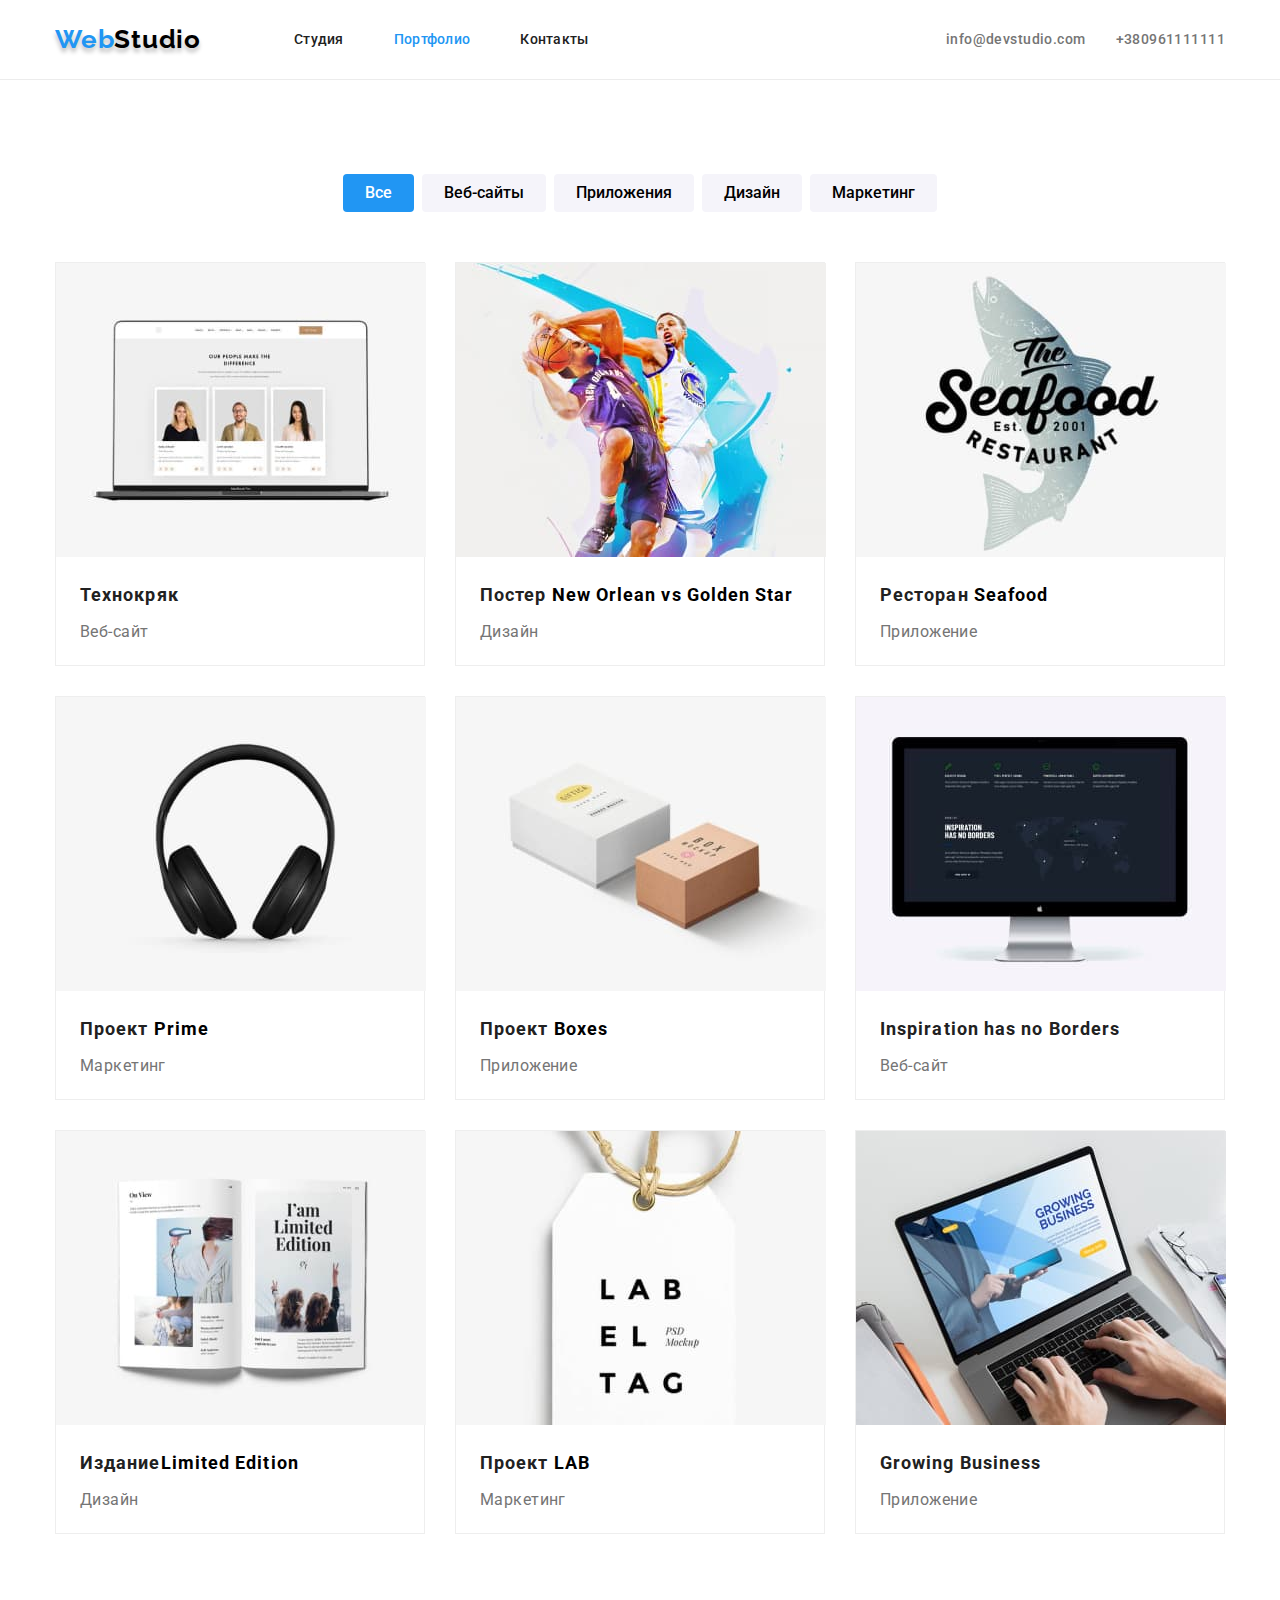
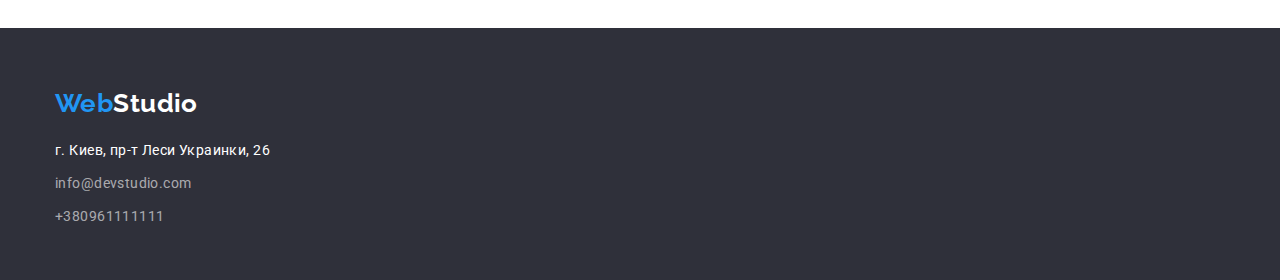
==== commit 5260c70e: "update" ====
--- a/portfolio.html
+++ b/portfolio.html
@@ -48,7 +48,7 @@
 
     <!-- MAIN -->
     <main>
-      <section class="radio-btn">
+      <section class="radio-btn section">
         <div class="container">
           <h1 class="btn-title">Портфолио робот</h1>
           <ul class="btn-list list">
--- a/css/styles.css
+++ b/css/styles.css
@@ -31,6 +31,12 @@
   margin: 0 auto;
   padding: 0 15px;
 }
+
+.section {
+  padding-top: 94px;
+  padding-bottom: 94px;
+}
+
 /* ================COMPONENTS================ */
 body {
   font-family: var(--primary-page-font);
@@ -131,15 +137,8 @@
   background-color: #2f303a;
 }
 
-.hero-page {
-  display: flex;
-  align-items: center;
-  flex-direction: column;
-}
-
 .hero-title {
   width: 696px;
-  height: 120px;
   margin-bottom: 30px;
 
   font-weight: 900;
@@ -173,10 +172,6 @@
 }
 /* ================/HERO================ */
 /* ================ADVANTEGES================ */
-.advantages {
-  padding-top: 94px;
-  padding-bottom: 94px;
-}
 
 /* сховав заголовок */
 .advantages-main-title {
@@ -221,6 +216,7 @@
 /* ================ABOUT================ */
 
 .about {
+  padding-top: 0px;
   padding-bottom: 94px;
 }
 .about-list {
@@ -231,8 +227,6 @@
 /* ================/ABOUT================ */
 /* ================EMPLOYEES================ */
 .employees {
-  padding-top: 94px;
-  padding-bottom: 94px;
   background-color: #f5f4fa;
 }
 
@@ -264,8 +258,8 @@
 }
 
 .employees-secondary-title {
-  margin-top: 30px;
-  margin-bottom: 10px;
+  padding-top: 30px;
+  padding-bottom: 10px;
 
   font-weight: 500;
   font-size: 16px;
@@ -275,7 +269,7 @@
 }
 
 .employees-text {
-  margin-bottom: 30px;
+  padding-bottom: 30px;
 
   font-size: 16px;
   line-height: 1.18;
@@ -286,9 +280,6 @@
 
 /* =======MAIN PAGE PORTFOLIO ======== */
 
-.radio-btn {
-  margin: 94px 0;
-}
 /* СХОВАНИЙ ЗАОГОЛОВОК  */
 .btn-title {
   position: absolute;
@@ -306,7 +297,7 @@
 .btn-list {
   display: flex;
   justify-content: center;
-  margin-bottom: 34px;
+  margin-bottom: 50px;
 }
 
 .btn-item:not(:last-child) {
@@ -352,10 +343,10 @@
   border: 1px solid #eeeeee;
 }
 .portfolio-title {
-  margin-top: 20px;
-  margin-bottom: 4px;
-  margin-left: 24px;
-  margin-right: 24px;
+  padding-top: 20px;
+  padding-bottom: 4px;
+  padding-left: 24px;
+  padding-right: 24px;
   font-size: 18px;
   line-height: 2;
   letter-spacing: 0.06em;
@@ -364,9 +355,9 @@
 }
 
 .portfolio-text {
-  margin-bottom: 20px;
-  margin-left: 24px;
-  margin-right: 24px;
+  padding-bottom: 20px;
+  padding-left: 24px;
+  padding-right: 24px;
   font-size: 16px;
   line-height: 1.88;
 
